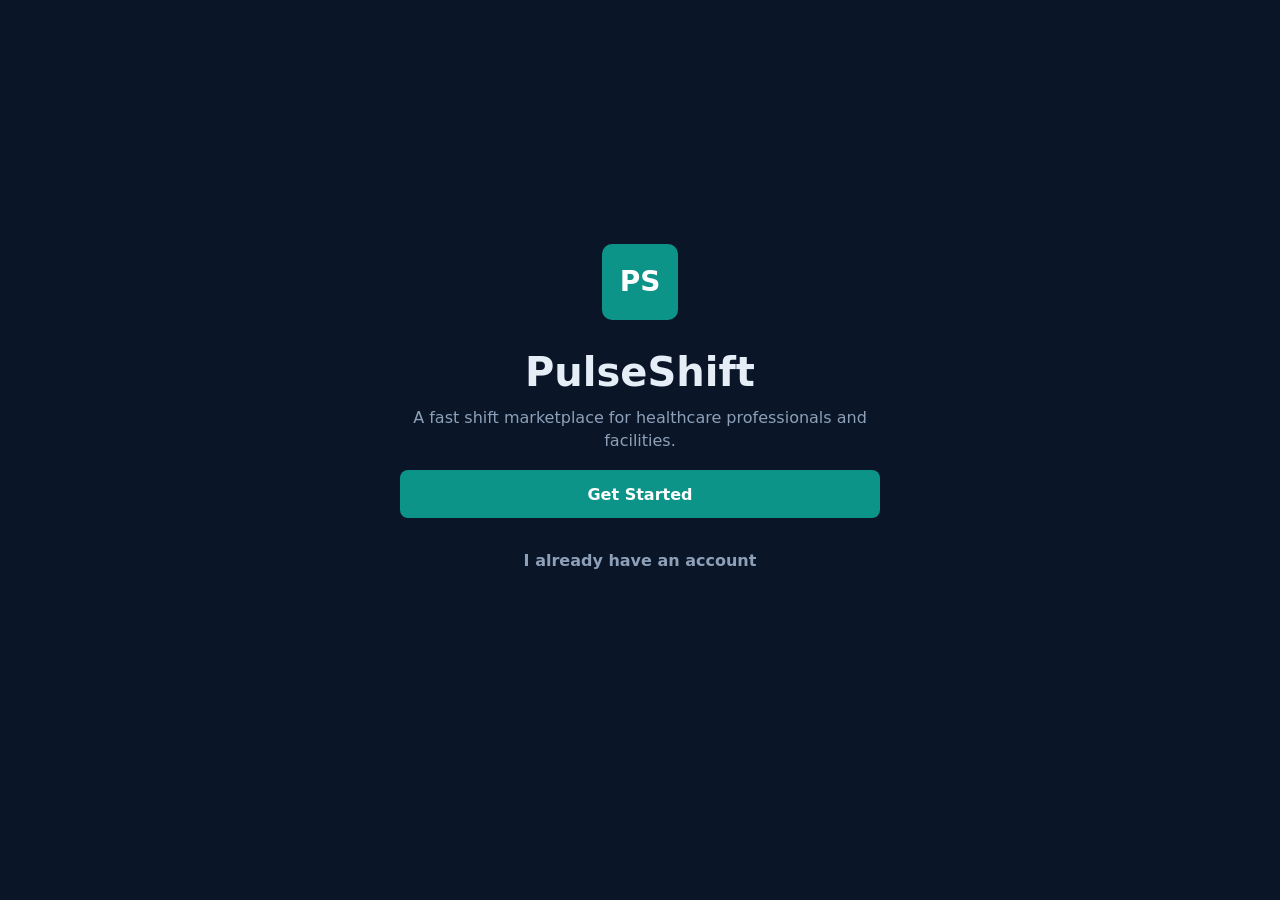
==== index.html @ 4f2e7c40 "Add files via upload" ====
<!doctype html>
<html lang="en">
  <head>
    <meta charset="utf-8" />
    <meta name="viewport" content="width=device-width, initial-scale=1, viewport-fit=cover" />
    <meta name="theme-color" content="#0a1628" />
    <title>PulseShift</title>
    <link rel="manifest" href="manifest.webmanifest" />
    <link rel="stylesheet" href="styles.css" />
  </head>
  <body>
    <div id="app"></div>
    <script src="app.js"></script>
  </body>
</html>
---- styles.css ----
:root {
  --navy: #0a1628;
  --navy-2: #111f35;
  --navy-3: #17263f;
  --teal: #0d9488;
  --teal-2: #14b8a6;
  --text: #e5edf7;
  --muted: #8ea0b8;
  --line: rgba(255,255,255,.12);
  --card: #102039;
  --danger: #ef4444;
  --warn: #f59e0b;
  --good: #22c55e;
}

* { box-sizing: border-box; }
body {
  margin: 0;
  font-family: Inter, ui-sans-serif, system-ui, -apple-system, BlinkMacSystemFont, "Segoe UI", sans-serif;
  background: var(--navy);
  color: var(--text);
}
button, input, select, textarea { font: inherit; }
button { cursor: pointer; }

.shell {
  min-height: 100dvh;
  display: flex;
  flex-direction: column;
  max-width: 520px;
  margin: 0 auto;
  background: var(--navy);
}
.screen {
  flex: 1;
  padding: 20px;
  padding-bottom: 92px;
}
.center { display: grid; align-content: center; gap: 18px; min-height: 100dvh; }
.brand-mark {
  width: 76px; height: 76px; border-radius: 10px;
  display: grid; place-items: center; margin: 0 auto 14px;
  background: var(--teal); color: white; font-size: 28px; font-weight: 900;
}
h1, h2, h3, p { margin: 0; }
h1 { font-size: 40px; line-height: 1; letter-spacing: 0; }
h2 { font-size: 27px; line-height: 1.1; letter-spacing: 0; }
h3 { font-size: 18px; letter-spacing: 0; }
.muted { color: var(--muted); line-height: 1.45; }
.stack { display: grid; gap: 14px; }
.row { display: flex; align-items: center; justify-content: space-between; gap: 12px; }
.grid-2 { display: grid; grid-template-columns: 1fr 1fr; gap: 12px; }
.btn {
  min-height: 48px; border: 0; border-radius: 8px; padding: 0 16px;
  color: white; background: var(--teal); font-weight: 800;
}
.btn.secondary { background: var(--navy-3); color: var(--text); border: 1px solid var(--line); }
.btn.ghost { background: transparent; color: var(--muted); }
.btn.full { width: 100%; }
.field {
  display: grid; gap: 7px;
}
.field span { color: var(--muted); font-size: 13px; }
.field input, .field select, .field textarea {
  width: 100%; color: var(--text); background: var(--navy-2);
  border: 1px solid var(--line); border-radius: 8px; padding: 13px 12px;
  outline: none;
}
.field textarea { min-height: 92px; resize: vertical; }
.card {
  background: var(--card); border: 1px solid var(--line); border-radius: 8px;
  padding: 15px; display: grid; gap: 11px;
}
.chip {
  display: inline-flex; align-items: center; width: fit-content; min-height: 26px;
  border-radius: 999px; padding: 0 10px; font-size: 12px; font-weight: 800;
  color: var(--teal-2); background: rgba(20,184,166,.12); border: 1px solid rgba(20,184,166,.35);
}
.chip.warn { color: var(--warn); background: rgba(245,158,11,.12); border-color: rgba(245,158,11,.35); }
.chip.good { color: var(--good); background: rgba(34,197,94,.12); border-color: rgba(34,197,94,.35); }
.chip.danger { color: var(--danger); background: rgba(239,68,68,.12); border-color: rgba(239,68,68,.35); }
.rate { color: white; font-weight: 900; }
.tabs {
  position: fixed; left: 50%; bottom: 0; transform: translateX(-50%);
  width: min(520px, 100%); display: grid; grid-template-columns: repeat(3, 1fr);
  background: var(--navy-2); border-top: 1px solid var(--line); padding: 8px;
  padding-bottom: max(8px, env(safe-area-inset-bottom));
}
.tab {
  min-height: 48px; border: 0; border-radius: 8px; background: transparent;
  color: var(--muted); display: grid; place-items: center; font-size: 12px; font-weight: 800;
}
.tab.active { color: white; background: rgba(13,148,136,.2); }
.summary {
  display: grid; grid-template-columns: 1fr 1fr; gap: 12px;
}
.stat {
  background: var(--navy-2); border: 1px solid var(--line); border-radius: 8px; padding: 14px;
}
.stat strong { display: block; margin-top: 6px; font-size: 23px; color: white; }
.notice {
  border: 1px solid rgba(245,158,11,.35); background: rgba(245,158,11,.11);
  color: #f8d18a; border-radius: 8px; padding: 12px; line-height: 1.4;
}
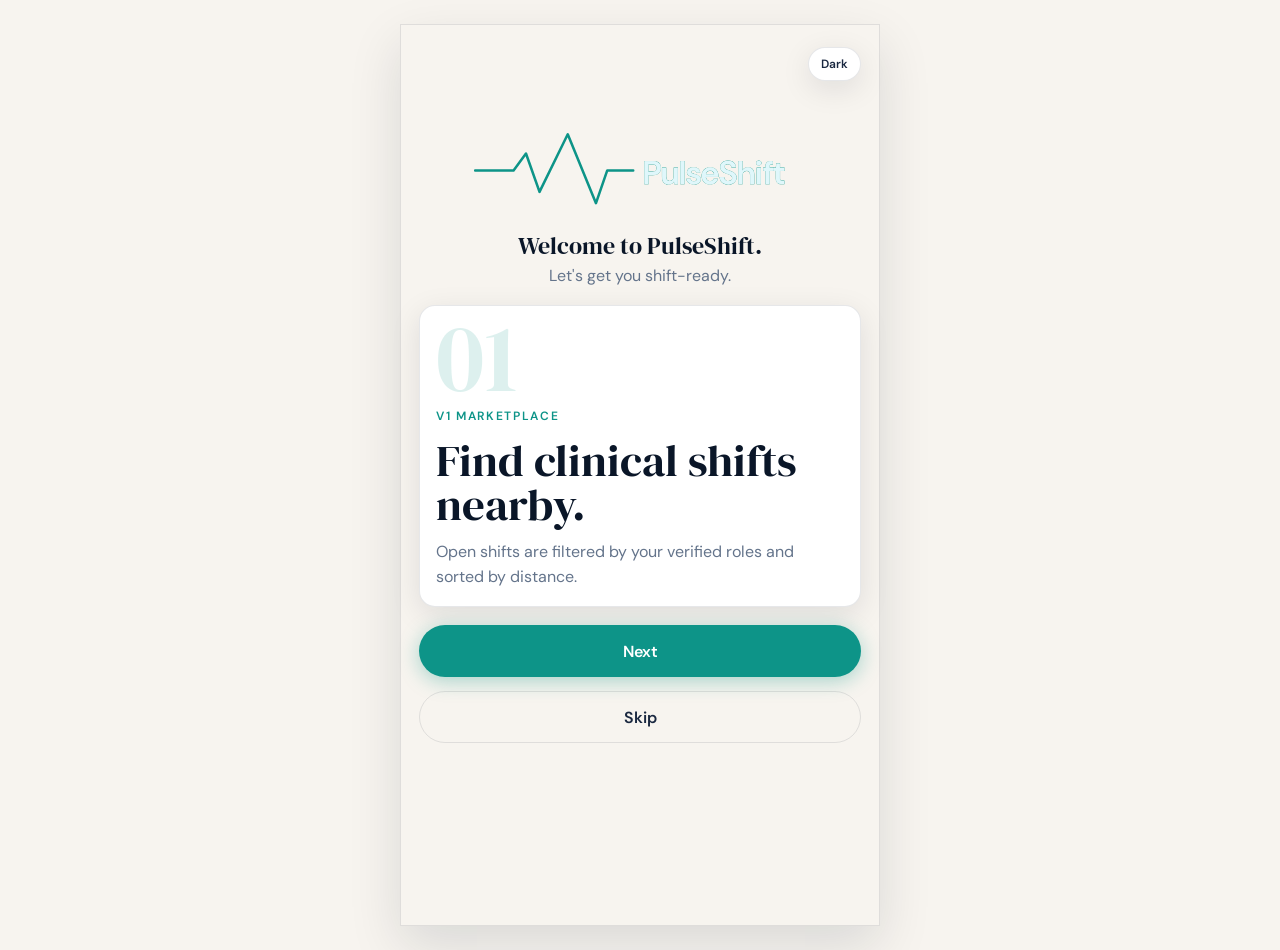
==== commit 5118f9b6: "Redirect root Pages URL to current PulseShift app" ====
--- a/index.html
+++ b/index.html
@@ -5,11 +5,31 @@
     <meta name="viewport" content="width=device-width, initial-scale=1, viewport-fit=cover" />
     <meta name="theme-color" content="#0a1628" />
     <title>PulseShift</title>
-    <link rel="manifest" href="manifest.webmanifest" />
-    <link rel="stylesheet" href="styles.css" />
+    <link rel="canonical" href="https://tenjusu.github.io/PulseShift/v1/" />
+    <meta http-equiv="refresh" content="0; url=./v1/" />
+    <style>
+      html, body { height: 100%; }
+      body {
+        margin: 0;
+        display: grid;
+        place-items: center;
+        background: #0a1628;
+        color: #dff7fb;
+        font-family: system-ui, -apple-system, BlinkMacSystemFont, "Segoe UI", sans-serif;
+      }
+      a { color: #14b8a6; }
+    </style>
+    <script>
+      const target = new URL("./v1/", window.location.href);
+      target.search = window.location.search;
+      target.hash = window.location.hash;
+      window.location.replace(target.href);
+    </script>
   </head>
   <body>
-    <div id="app"></div>
-    <script src="app.js"></script>
+    <main>
+      <p>Opening PulseShift...</p>
+      <p><a href="./v1/">Continue to PulseShift</a></p>
+    </main>
   </body>
 </html>
